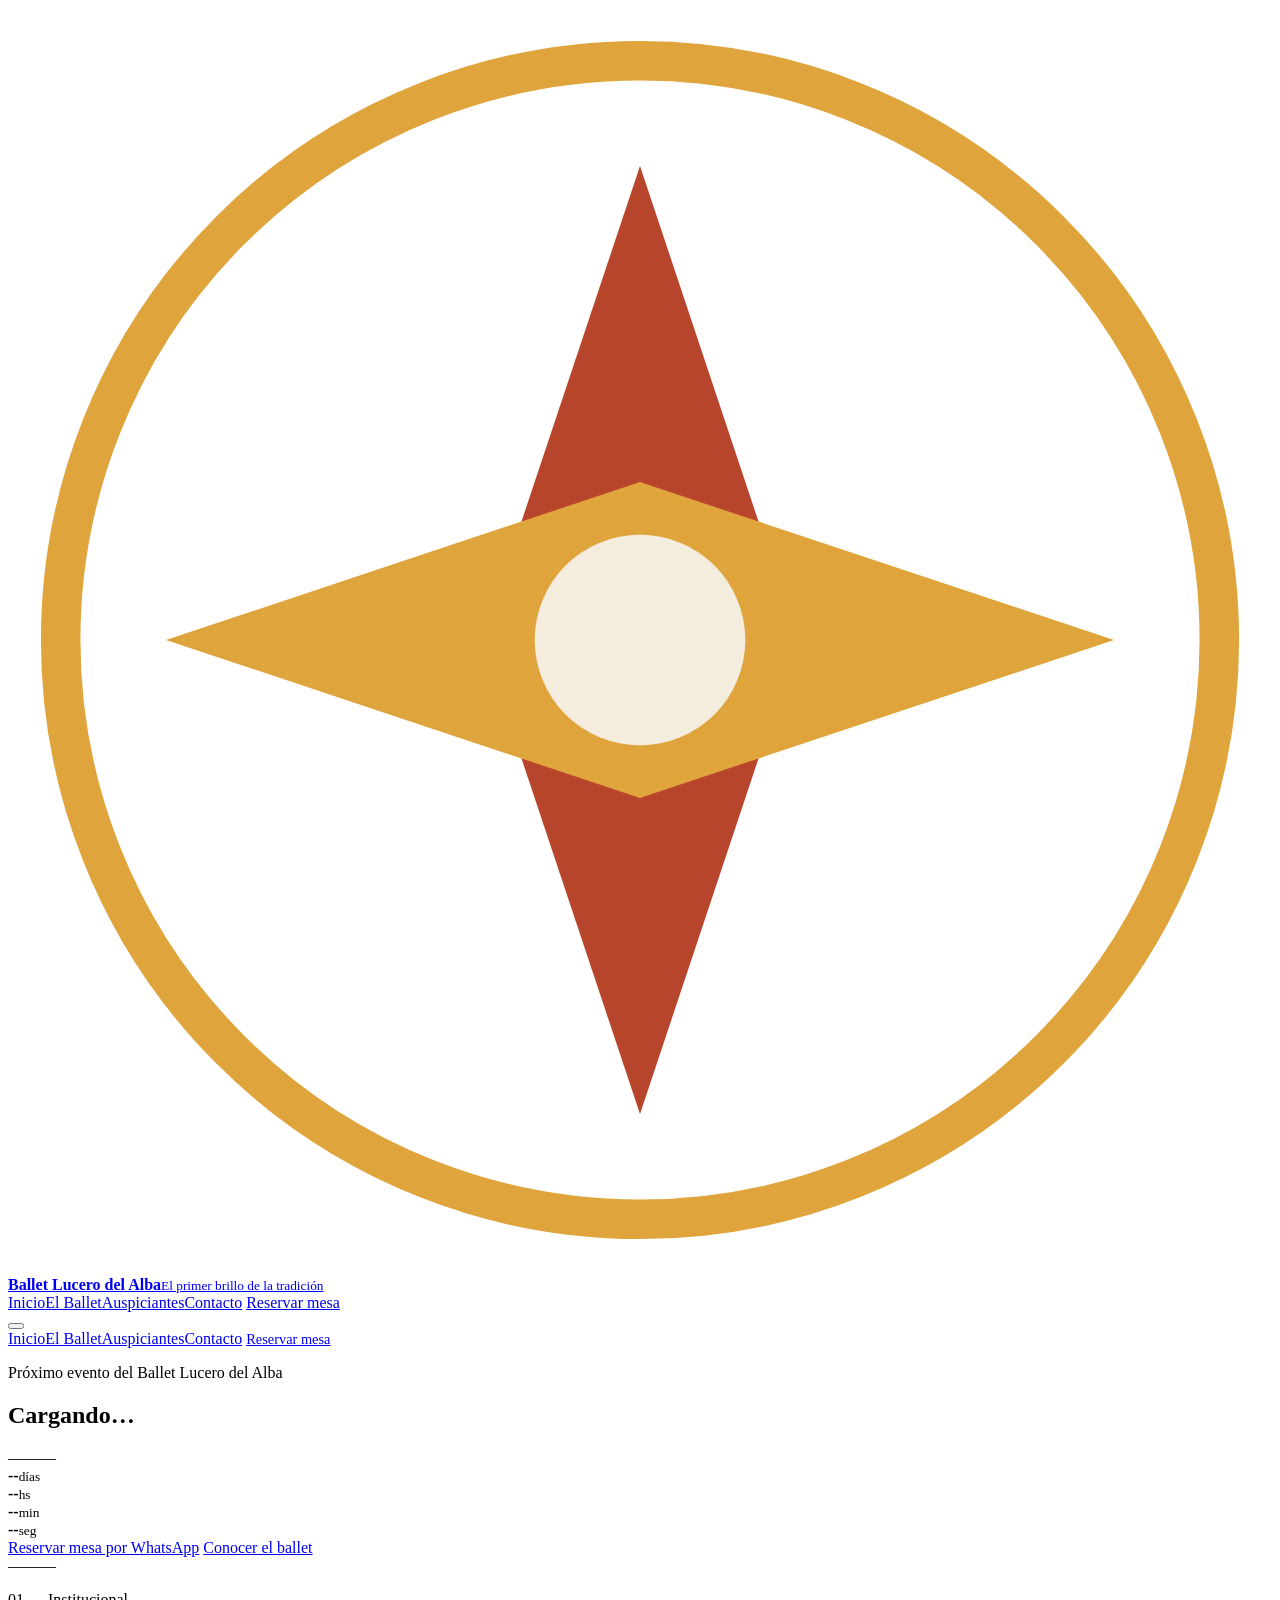
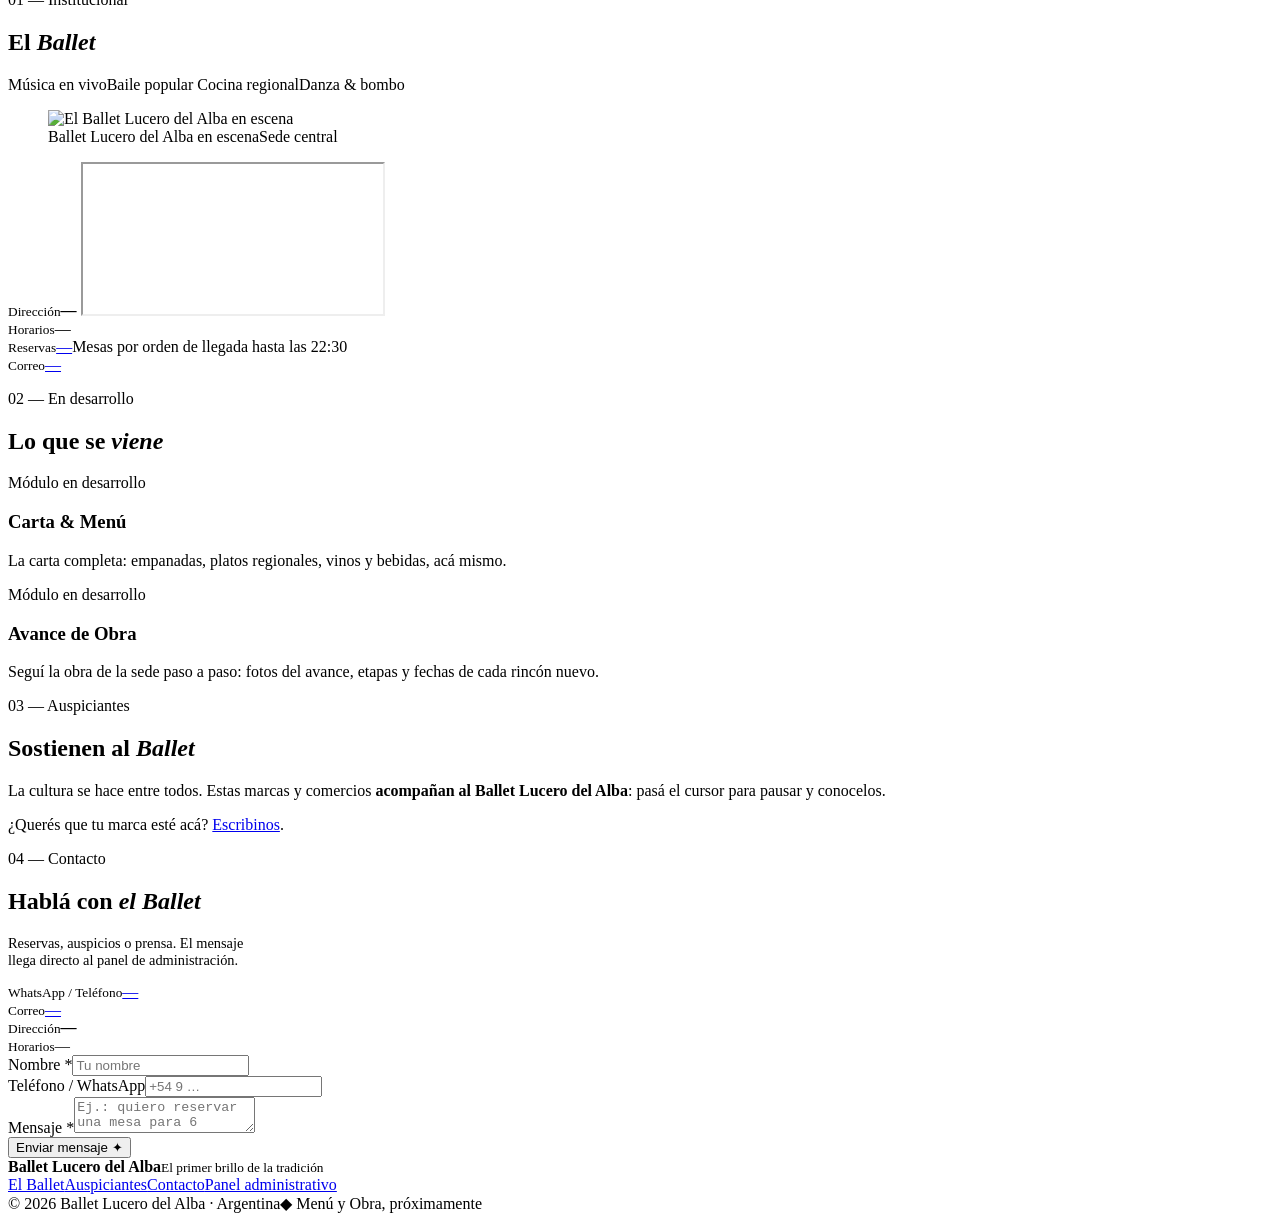
==== index.html @ 487cf35e "Ballet Lucero del Alba v1" ====
<!DOCTYPE html>
<html lang="es">
<head>
<meta charset="UTF-8">
<meta name="viewport" content="width=device-width, initial-scale=1.0">
<title>Ballet Lucero del Alba — El primer brillo de la tradición</title>
<meta name="description" content="Ballet Lucero del Alba. Próxima noche de peña, auspiciantes y contacto.">
<link rel="icon" href="data:image/svg+xml,%3Csvg xmlns='http://www.w3.org/2000/svg' viewBox='0 0 32 32'%3E%3Cpath d='M16 2 30 16 16 30 2 16Z' fill='%23e0a43c'/%3E%3C/svg%3E">
<link rel="preconnect" href="https://fonts.googleapis.com">
<link rel="preconnect" href="https://fonts.gstatic.com" crossorigin>
<link href="https://fonts.googleapis.com/css2?family=Fraunces:ital,opsz,wght@0,9..144,300..900;1,9..144,300..900&family=Karla:ital,wght@0,300..800&display=swap" rel="stylesheet">
<link rel="stylesheet" href="/assets/styles.css">
</head>
<body>

<header id="hdr">
  <div class="wrap hrow">
    <a class="logo" href="#inicio">
      <svg viewBox="0 0 48 48" fill="none" aria-hidden="true">
        <circle cx="24" cy="24" r="22" stroke="#e0a43c" stroke-width="1.5"/>
        <path d="M24 6 L30 24 L24 42 L18 24 Z" fill="#b6452c"/>
        <path d="M6 24 L24 18 L42 24 L24 30 Z" fill="#e0a43c"/>
        <circle cx="24" cy="24" r="4" fill="#f4ecdd"/>
      </svg>
      <span><b id="hdr-nombre">Ballet Lucero del Alba</b><small>El primer brillo de la tradición</small></span>
    </a>
    <nav class="main">
      <a href="#inicio">Inicio</a><a href="#ballet">El Ballet</a><a href="#auspiciantes">Auspiciantes</a><a href="#contacto">Contacto</a>
      <a href="#" id="hdr-wa" class="btn btn-gold btn-sm" target="_blank" rel="noopener">Reservar mesa</a>
    </nav>
    <button class="burger" id="burger" aria-label="Menú" aria-expanded="false"><span></span><span></span><span></span></button>
  </div>
</header>
<nav class="mnav" id="mnav" aria-label="Menú móvil">
  <a href="#inicio">Inicio</a><a href="#ballet">El Ballet</a><a href="#auspiciantes">Auspiciantes</a><a href="#contacto">Contacto</a>
  <a href="#" id="mnav-wa" class="btn btn-gold" style="font-family:var(--body);font-size:.9rem">Reservar mesa</a>
</nav>

<main>
  <section class="hero" id="inicio">
    <div class="wrap">
      <p class="kicker">Próximo evento del Ballet Lucero del Alba</p>
      <h1 id="ev-titulo">Cargando…</h1>
      <p class="ev-desc" id="ev-desc"></p>
      <div class="ev-linea"><span id="ev-fecha">—</span><span id="ev-hora">—</span><span id="ev-entrada">—</span></div>
      <div class="cd" role="timer" aria-label="Cuenta regresiva">
        <div><b id="cd-d">--</b><small>días</small></div>
        <div><b id="cd-h">--</b><small>hs</small></div>
        <div><b id="cd-m">--</b><small>min</small></div>
        <div><b id="cd-s">--</b><small>seg</small></div>
      </div>
      <div class="hero-ctas">
        <a href="#" id="hero-wa" class="btn btn-red" target="_blank" rel="noopener">Reservar mesa por WhatsApp</a>
        <a href="#ballet" class="btn btn-ghost">Conocer el ballet</a>
      </div>
    </div>
  </section>

  <div class="info-strip"><div class="wrap">
    <span id="is-dir">—</span><span id="is-hor">—</span><span id="is-tel">—</span>
  </div></div>
  <div class="guarda" aria-hidden="true"></div>

  <section id="ballet" class="light">
    <div class="wrap">
      <div class="sec-head"><div><p class="kicker">01 — Institucional</p><h2>El <em>Ballet</em></h2></div></div>
      <div class="pena-grid">
        <div>
          <p class="desc" id="bl-desc"></p>
          <div class="stamps">
            <span class="stamp">Música en vivo</span><span class="stamp">Baile popular</span>
            <span class="stamp">Cocina regional</span><span class="stamp">Danza &amp; bombo</span>
          </div>
          <figure class="pena-fig">
            <div class="kb"><img src="https://picsum.photos/seed/lucero-del-alba-escena/900/600" alt="El Ballet Lucero del Alba en escena"></div>
            <figcaption><span>Ballet Lucero del Alba en escena</span><span>Sede central</span></figcaption>
          </figure>
        </div>
        <div class="ficha">
          <div><small>Dirección</small><b id="bl-dir">—</b>
            <iframe title="Mapa de la sede" loading="lazy" src="https://maps.google.com/maps?q=Santiago%20del%20Estero%2C%20Argentina&z=14&output=embed"></iframe>
          </div>
          <div><small>Horarios</small><span id="bl-hor">—</span></div>
          <div><small>Reservas</small><a id="bl-tel" href="#">—</a><span>Mesas por orden de llegada hasta las 22:30</span></div>
          <div><small>Correo</small><a id="bl-mail" href="#">—</a></div>
        </div>
      </div>
    </div>
  </section>
  <div class="guarda" aria-hidden="true"></div>

  <section id="prox">
    <div class="wrap">
      <div class="sec-head"><div><p class="kicker">02 — En desarrollo</p><h2>Lo que se <em>viene</em></h2></div></div>
      <div class="prox-grid">
        <div class="prox-card"><span class="tag">Módulo en desarrollo</span><h3>Carta &amp; Menú</h3><p class="mut">La carta completa: empanadas, platos regionales, vinos y bebidas, acá mismo.</p></div>
        <div class="prox-card"><span class="tag">Módulo en desarrollo</span><h3>Avance de Obra</h3><p class="mut">Seguí la obra de la sede paso a paso: fotos del avance, etapas y fechas de cada rincón nuevo.</p></div>
      </div>
    </div>
  </section>

  <section id="auspiciantes" class="light">
    <div class="wrap">
      <div class="sec-head"><div><p class="kicker">03 — Auspiciantes</p><h2>Sostienen al <em>Ballet</em></h2></div></div>
      <p class="aus-note">La cultura se hace entre todos. Estas marcas y comercios <b>acompañan al Ballet Lucero del Alba</b>: pasá el cursor para pausar y conocelos.</p>
    </div>
    <div class="sp-wrap"><div class="sp-track" id="sp-track"></div></div>
    <div class="wrap"><p class="aus-cta">¿Querés que tu marca esté acá? <a href="#contacto">Escribinos</a>.</p></div>
  </section>
  <div class="guarda" aria-hidden="true"></div>

  <section id="contacto">
    <div class="wrap">
      <div class="sec-head">
        <div><p class="kicker">04 — Contacto</p><h2>Hablá con <em>el Ballet</em></h2></div>
        <p class="mut" style="max-width:34ch;font-size:.9rem">Reservas, auspicios o prensa. El mensaje llega directo al panel de administración.</p>
      </div>
      <div class="c-grid">
        <div>
          <div class="info-block"><small>WhatsApp / Teléfono</small><a id="ct-tel" href="#">—</a></div>
          <div class="info-block"><small>Correo</small><a id="ct-mail" href="#">—</a></div>
          <div class="info-block"><small>Dirección</small><b id="ct-dir">—</b></div>
          <div class="info-block"><small>Horarios</small><span id="ct-hor" style="font-size:.95rem">—</span></div>
          <div class="socials" id="ct-soc"></div>
        </div>
        <form class="form" id="form">
          <div class="frow">
            <div class="field"><label for="f-nom">Nombre *</label><input id="f-nom" required placeholder="Tu nombre"></div>
            <div class="field"><label for="f-tel">Teléfono / WhatsApp</label><input id="f-tel" placeholder="+54 9 …"></div>
          </div>
          <div class="field"><label for="f-msg">Mensaje *</label><textarea id="f-msg" required placeholder="Ej.: quiero reservar una mesa para 6 personas…"></textarea></div>
          <div><button type="submit" class="btn btn-gold">Enviar mensaje ✦</button></div>
        </form>
      </div>
    </div>
  </section>
</main>

<footer id="ftr">
  <div class="wrap">
    <div class="fcols">
      <span class="logo"><span><b id="ftr-nombre">Ballet Lucero del Alba</b><small>El primer brillo de la tradición</small></span></span>
      <div class="fnav"><a href="#ballet">El Ballet</a><a href="#auspiciantes">Auspiciantes</a><a href="#contacto">Contacto</a><a href="/admin.html">Panel administrativo</a></div>
    </div>
    <div class="fbot"><span>© 2026 Ballet Lucero del Alba · Argentina</span><span>◆ Menú y Obra, próximamente</span></div>
  </div>
</footer>

<div id="toast" role="status" aria-live="polite"></div>
<script src="/assets/config.js"></script>
<script src="https://cdn.jsdelivr.net/npm/@supabase/supabase-js@2"></script>
<script src="/assets/public.js"></script>
</body>
</html>
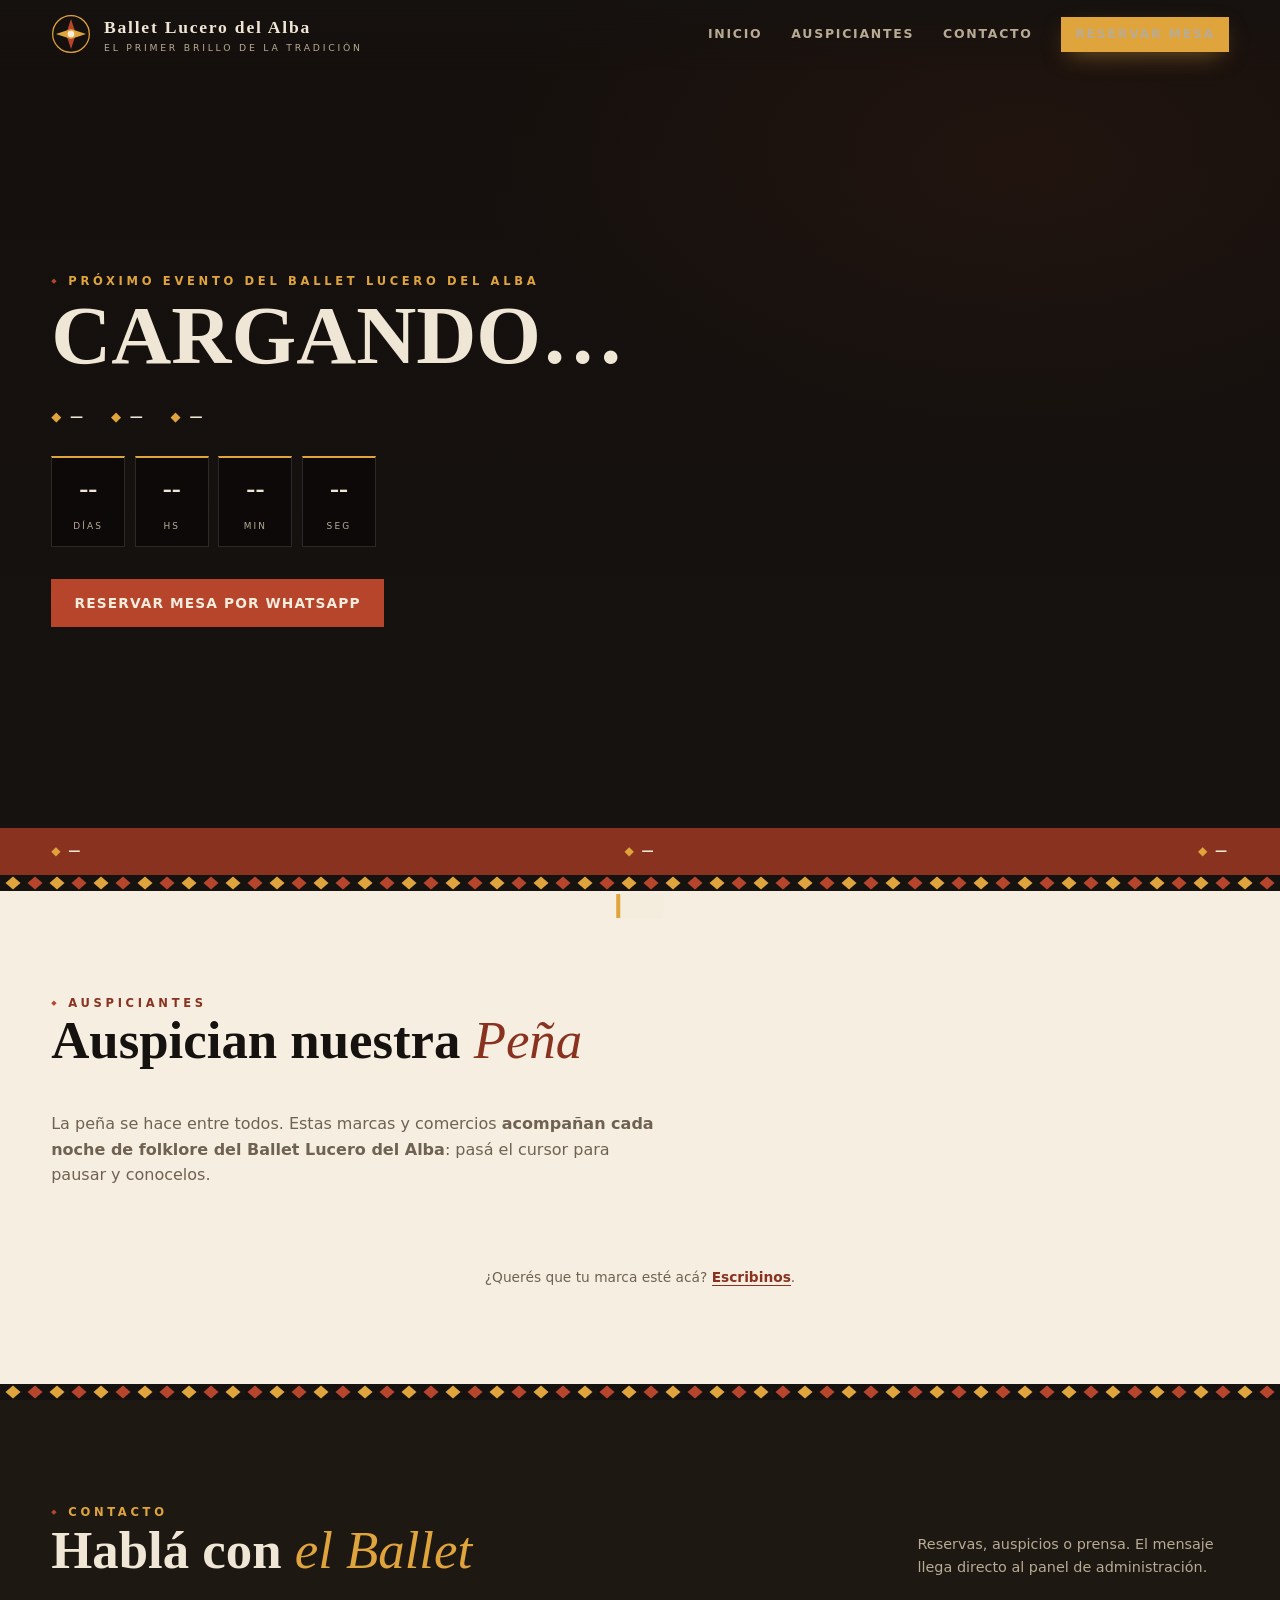
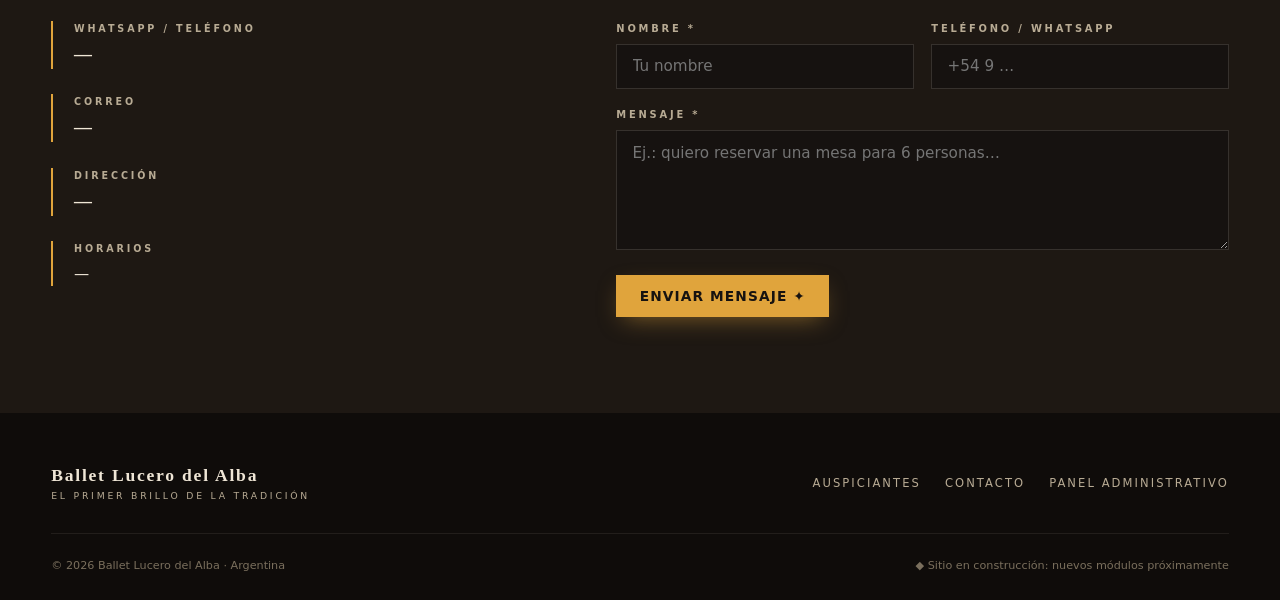
==== commit 1e155b1e: "ocultar ballet y proximo, renombrar auspiciantes" ====
--- a/index.html
+++ b/index.html
@@ -25,14 +25,14 @@
       <span><b id="hdr-nombre">Ballet Lucero del Alba</b><small>El primer brillo de la tradición</small></span>
     </a>
     <nav class="main">
-      <a href="#inicio">Inicio</a><a href="#ballet">El Ballet</a><a href="#auspiciantes">Auspiciantes</a><a href="#contacto">Contacto</a>
+      <a href="#inicio">Inicio</a><a href="#auspiciantes">Auspiciantes</a><a href="#contacto">Contacto</a>
       <a href="#" id="hdr-wa" class="btn btn-gold btn-sm" target="_blank" rel="noopener">Reservar mesa</a>
     </nav>
     <button class="burger" id="burger" aria-label="Menú" aria-expanded="false"><span></span><span></span><span></span></button>
   </div>
 </header>
 <nav class="mnav" id="mnav" aria-label="Menú móvil">
-  <a href="#inicio">Inicio</a><a href="#ballet">El Ballet</a><a href="#auspiciantes">Auspiciantes</a><a href="#contacto">Contacto</a>
+  <a href="#inicio">Inicio</a><a href="#auspiciantes">Auspiciantes</a><a href="#contacto">Contacto</a>
   <a href="#" id="mnav-wa" class="btn btn-gold" style="font-family:var(--body);font-size:.9rem">Reservar mesa</a>
 </nav>
 
@@ -51,7 +51,6 @@
       </div>
       <div class="hero-ctas">
         <a href="#" id="hero-wa" class="btn btn-red" target="_blank" rel="noopener">Reservar mesa por WhatsApp</a>
-        <a href="#ballet" class="btn btn-ghost">Conocer el ballet</a>
       </div>
     </div>
   </section>
@@ -61,9 +60,10 @@
   </div></div>
   <div class="guarda" aria-hidden="true"></div>
 
-  <section id="ballet" class="light">
+  <!-- ══ MÓDULO 1 · EL BALLET (oculto por ahora: para mostrarlo, sacá la palabra hidden) ══ -->
+  <section id="ballet" class="light" hidden>
     <div class="wrap">
-      <div class="sec-head"><div><p class="kicker">01 — Institucional</p><h2>El <em>Ballet</em></h2></div></div>
+      <div class="sec-head"><div><p class="kicker">Institucional</p><h2>El <em>Ballet</em></h2></div></div>
       <div class="pena-grid">
         <div>
           <p class="desc" id="bl-desc"></p>
@@ -87,11 +87,12 @@
       </div>
     </div>
   </section>
-  <div class="guarda" aria-hidden="true"></div>
+  <div class="guarda" aria-hidden="true" hidden></div>
 
-  <section id="prox">
+  <!-- ══ MÓDULO 2 · LO QUE SE VIENE (oculto por ahora: para mostrarlo, sacá la palabra hidden) ══ -->
+  <section id="prox" hidden>
     <div class="wrap">
-      <div class="sec-head"><div><p class="kicker">02 — En desarrollo</p><h2>Lo que se <em>viene</em></h2></div></div>
+      <div class="sec-head"><div><p class="kicker">En desarrollo</p><h2>Lo que se <em>viene</em></h2></div></div>
       <div class="prox-grid">
         <div class="prox-card"><span class="tag">Módulo en desarrollo</span><h3>Carta &amp; Menú</h3><p class="mut">La carta completa: empanadas, platos regionales, vinos y bebidas, acá mismo.</p></div>
         <div class="prox-card"><span class="tag">Módulo en desarrollo</span><h3>Avance de Obra</h3><p class="mut">Seguí la obra de la sede paso a paso: fotos del avance, etapas y fechas de cada rincón nuevo.</p></div>
@@ -99,20 +100,22 @@
     </div>
   </section>
 
+  <!-- ══ MÓDULO 3 · AUSPICIANTES ══ -->
   <section id="auspiciantes" class="light">
     <div class="wrap">
-      <div class="sec-head"><div><p class="kicker">03 — Auspiciantes</p><h2>Sostienen al <em>Ballet</em></h2></div></div>
-      <p class="aus-note">La cultura se hace entre todos. Estas marcas y comercios <b>acompañan al Ballet Lucero del Alba</b>: pasá el cursor para pausar y conocelos.</p>
+      <div class="sec-head"><div><p class="kicker">Auspiciantes</p><h2>Auspician nuestra <em>Peña</em></h2></div></div>
+      <p class="aus-note">La peña se hace entre todos. Estas marcas y comercios <b>acompañan cada noche de folklore del Ballet Lucero del Alba</b>: pasá el cursor para pausar y conocelos.</p>
     </div>
     <div class="sp-wrap"><div class="sp-track" id="sp-track"></div></div>
     <div class="wrap"><p class="aus-cta">¿Querés que tu marca esté acá? <a href="#contacto">Escribinos</a>.</p></div>
   </section>
   <div class="guarda" aria-hidden="true"></div>
 
+  <!-- ══ MÓDULO 4 · CONTACTO ══ -->
   <section id="contacto">
     <div class="wrap">
       <div class="sec-head">
-        <div><p class="kicker">04 — Contacto</p><h2>Hablá con <em>el Ballet</em></h2></div>
+        <div><p class="kicker">Contacto</p><h2>Hablá con <em>el Ballet</em></h2></div>
         <p class="mut" style="max-width:34ch;font-size:.9rem">Reservas, auspicios o prensa. El mensaje llega directo al panel de administración.</p>
       </div>
       <div class="c-grid">
@@ -140,9 +143,9 @@
   <div class="wrap">
     <div class="fcols">
       <span class="logo"><span><b id="ftr-nombre">Ballet Lucero del Alba</b><small>El primer brillo de la tradición</small></span></span>
-      <div class="fnav"><a href="#ballet">El Ballet</a><a href="#auspiciantes">Auspiciantes</a><a href="#contacto">Contacto</a><a href="/admin.html">Panel administrativo</a></div>
+      <div class="fnav"><a href="#auspiciantes">Auspiciantes</a><a href="#contacto">Contacto</a><a href="/admin.html">Panel administrativo</a></div>
     </div>
-    <div class="fbot"><span>© 2026 Ballet Lucero del Alba · Argentina</span><span>◆ Menú y Obra, próximamente</span></div>
+    <div class="fbot"><span>© 2026 Ballet Lucero del Alba · Argentina</span><span>◆ Sitio en construcción: nuevos módulos próximamente</span></div>
   </div>
 </footer>
 
--- a/assets/styles.css
+++ b/assets/styles.css
@@ -0,0 +1,164 @@
+:root{--ink:#161210;--ink2:#1e1813;--cream:#f4ecdd;--cream2:#ece0c9;--paper:#f6efe1;--card:#fff8ec;--gold:#e0a43c;--gold2:#c9852b;--red:#b6452c;--red2:#8a3220;--txt:#efe6d6;--mut:#b8ab94;--mutd:#6f6252;--line:rgba(244,236,221,.14);--lined:rgba(22,18,16,.16);--disp:"Fraunces",Georgia,serif;--body:"Karla",system-ui,sans-serif}
+*{margin:0;padding:0;box-sizing:border-box}
+html{scroll-behavior:smooth}
+body{font-family:var(--body);background:var(--ink);color:var(--txt);line-height:1.6;overflow-x:hidden}
+section{scroll-margin-top:90px;position:relative}
+img{display:block;max-width:100%} a{color:inherit;text-decoration:none}
+::selection{background:var(--gold);color:var(--ink)}
+h1,h2,h3,h4{font-family:var(--disp);line-height:1.08}
+.wrap{width:min(1200px,92%);margin-inline:auto}
+[hidden]{display:none!important}
+.kicker{font-size:.72rem;letter-spacing:.32em;text-transform:uppercase;font-weight:700;color:var(--gold);display:inline-flex;align-items:center;gap:.7em}
+.kicker::before{content:"◆";font-size:.6em;color:var(--red)}
+.light{background:var(--paper);color:var(--ink)} .light .kicker{color:var(--red2)}
+.mut{color:var(--mut)} .light .mut{color:var(--mutd)}
+.guarda{height:16px;background:url("data:image/svg+xml,%3Csvg xmlns='http://www.w3.org/2000/svg' width='44' height='16' viewBox='0 0 44 16'%3E%3Cpath d='M11 1.5 18.5 8 11 14.5 3.5 8Z' fill='%23e0a43c'/%3E%3Cpath d='M33 1.5 40.5 8 33 14.5 25.5 8Z' fill='%23b6452c'/%3E%3C/svg%3E") repeat-x center}
+.sec-head{display:flex;align-items:flex-end;justify-content:space-between;gap:2rem;margin-bottom:2.6rem;flex-wrap:wrap}
+.sec-head h2{font-size:clamp(2rem,4.5vw,3.3rem);font-weight:600}
+.sec-head h2 em{font-style:italic;color:var(--gold);font-weight:500}
+.light .sec-head h2 em{color:var(--red2)}
+.btn{display:inline-flex;align-items:center;gap:.6em;padding:.95em 1.7em;font-family:var(--body);font-weight:800;font-size:.86rem;letter-spacing:.08em;text-transform:uppercase;border:none;cursor:pointer;transition:transform .3s,box-shadow .3s,background .3s}
+.btn-gold{background:var(--gold);color:var(--ink);box-shadow:0 8px 24px -8px rgba(224,164,60,.55)} .btn-gold:hover{background:#f0b552;transform:translateY(-3px)}
+.btn-red{background:var(--red);color:var(--cream)} .btn-red:hover{background:#cb5236;transform:translateY(-3px)}
+.btn-ghost{background:transparent;color:var(--cream);border:1px solid var(--line)} .btn-ghost:hover{border-color:var(--gold);color:var(--gold);transform:translateY(-3px)}
+.btn-ghostd{background:transparent;color:var(--ink);border:1.5px solid var(--ink)} .btn-ghostd:hover{background:var(--ink);color:var(--cream)}
+.btn-sm{padding:.6em 1.1em;font-size:.74rem}
+button:focus-visible,a:focus-visible,input:focus-visible,textarea:focus-visible{outline:2px solid var(--gold);outline-offset:2px}
+header{position:fixed;top:0;left:0;right:0;z-index:150;padding:.8rem 0;transition:background .4s;background:linear-gradient(rgba(22,18,16,.9),transparent)}
+header.scrolled{background:rgba(22,18,16,.94);backdrop-filter:blur(10px);box-shadow:0 1px 0 var(--line)}
+.hrow{display:flex;align-items:center;justify-content:space-between;gap:1.5rem}
+.logo{display:flex;align-items:center;gap:.8rem} .logo svg{width:40px;height:40px;flex:none}
+.logo b{font-family:var(--disp);font-weight:700;font-size:1.1rem;letter-spacing:.1em}
+.logo small{display:block;font-size:.58rem;letter-spacing:.3em;text-transform:uppercase;color:var(--mut)}
+nav.main{display:flex;gap:1.8rem;align-items:center}
+nav.main a{font-size:.78rem;font-weight:700;letter-spacing:.14em;text-transform:uppercase;color:var(--mut);position:relative;transition:color .3s}
+nav.main a::after{content:"";position:absolute;left:0;bottom:-2px;width:100%;height:2px;background:var(--gold);transform:scaleX(0);transform-origin:left;transition:transform .35s}
+nav.main a:hover{color:var(--cream)} nav.main a:hover::after{transform:scaleX(1)}
+.burger{display:none;background:none;border:none;cursor:pointer;width:44px;height:44px;z-index:170}
+.burger span{display:block;width:26px;height:2px;background:var(--cream);margin:6px auto;transition:.35s}
+.burger.x span:nth-child(1){transform:translateY(8px) rotate(45deg)} .burger.x span:nth-child(2){opacity:0} .burger.x span:nth-child(3){transform:translateY(-8px) rotate(-45deg)}
+.mnav{position:fixed;inset:0;background:var(--ink2);z-index:160;display:flex;flex-direction:column;justify-content:center;align-items:center;gap:1.6rem;transform:translateX(100%);transition:transform .45s cubic-bezier(.7,0,.3,1)}
+.mnav.open{transform:none} .mnav a{font-family:var(--disp);font-size:2rem;color:var(--cream)}
+.hero{min-height:92vh;display:flex;align-items:center;padding:8rem 0 4rem;background:linear-gradient(rgba(20,15,11,.82),rgba(22,18,16,.95)),radial-gradient(900px 500px at 80% 20%,rgba(182,69,44,.5),transparent 60%),url('https://picsum.photos/seed/noche-pena-folklore/1600/900') center/cover}
+.hero h1{font-size:clamp(2.6rem,7vw,5.2rem);font-weight:900;text-transform:uppercase;max-width:20ch}
+.hero .ev-desc{max-width:56ch;color:var(--mut);margin:1.3rem 0 1.6rem;font-size:1.05rem}
+.ev-linea{display:flex;flex-wrap:wrap;gap:.6rem 1.6rem;font-size:.82rem;letter-spacing:.16em;text-transform:uppercase;font-weight:700;margin-bottom:1.8rem}
+.ev-linea span::before{content:"◆ ";color:var(--gold)}
+.cd{display:flex;gap:.6rem;margin-bottom:2rem}
+.cd div{background:rgba(0,0,0,.45);border:1px solid var(--line);border-top:2px solid var(--gold);padding:.6rem .2rem;text-align:center;min-width:74px}
+.cd b{font-family:var(--disp);font-size:1.7rem;display:block;font-variant-numeric:tabular-nums}
+.cd small{font-size:.56rem;letter-spacing:.24em;text-transform:uppercase;color:var(--mut)}
+.hero-ctas{display:flex;gap:1rem;flex-wrap:wrap}
+.info-strip{background:var(--red2)} .info-strip .wrap{display:flex;justify-content:space-between;gap:1rem;flex-wrap:wrap;padding:.85rem 0}
+.info-strip span{font-size:.76rem;letter-spacing:.14em;text-transform:uppercase;font-weight:700} .info-strip span::before{content:"◆ ";color:var(--gold)}
+#pena,#ballet{padding:6rem 0}
+.pena-grid{display:grid;grid-template-columns:1.1fr .9fr;gap:4.5rem;align-items:start}
+.pena-grid p.desc{font-size:1.06rem;max-width:58ch;margin-bottom:1.8rem}
+.stamps{margin:0 0 2rem}
+.stamp{display:inline-block;border:1.5px solid var(--ink);padding:.5em 1.1em;font-size:.7rem;font-weight:800;letter-spacing:.18em;text-transform:uppercase;transform:rotate(-2deg);margin:.3rem .5rem .3rem 0;background:var(--card);transition:.3s}
+.stamp:nth-child(even){transform:rotate(1.6deg)} .stamp:hover{background:var(--gold);transform:rotate(0)}
+.pena-fig{border:1px solid var(--lined);padding:10px;background:var(--cream2)}
+.pena-fig .kb{overflow:hidden;aspect-ratio:3/2}
+.pena-fig img{width:100%;height:100%;object-fit:cover;animation:kb 24s ease-in-out infinite alternate}
+@keyframes kb{from{transform:scale(1)}to{transform:scale(1.12) translate(-2%,2%)}}
+.pena-fig figcaption{font-size:.7rem;letter-spacing:.15em;text-transform:uppercase;color:var(--mutd);padding:.7rem .2rem .2rem;display:flex;justify-content:space-between}
+.ficha{display:grid;gap:1px;background:var(--lined);border:1px solid var(--lined)}
+.ficha>div{background:var(--card);padding:1.3rem 1.4rem}
+.ficha small{display:block;font-size:.6rem;letter-spacing:.28em;text-transform:uppercase;color:var(--gold2);margin-bottom:.3rem;font-weight:800}
+.ficha b,.ficha a{font-family:var(--disp);font-size:1.05rem;font-weight:600} .ficha a:hover{color:var(--red2)}
+.ficha span{font-size:.9rem;color:var(--mutd);display:block}
+.ficha iframe{width:100%;height:190px;border:0;margin-top:.6rem;filter:saturate(.7)}
+#prox{padding:4.5rem 0}
+.prox-grid{display:grid;grid-template-columns:1fr 1fr;gap:1.4rem}
+.prox-card{border:1.5px dashed rgba(244,236,221,.25);padding:2.2rem;position:relative;transition:.3s}
+.prox-card:hover{border-color:var(--gold);transform:translateY(-4px)}
+.prox-card .tag{position:absolute;top:1.2rem;right:1.2rem;font-size:.56rem;letter-spacing:.24em;text-transform:uppercase;font-weight:800;color:var(--gold);border:1px solid rgba(224,164,60,.4);padding:.4em .9em}
+.prox-card h3{font-size:1.7rem;margin-bottom:.5rem} .prox-card p{color:var(--mut);font-size:.92rem;max-width:44ch}
+#auspiciantes{padding:6rem 0;overflow:hidden}
+.aus-note{max-width:60ch;color:var(--mutd);margin-bottom:2.5rem}
+.sp-wrap{overflow:hidden;mask-image:linear-gradient(90deg,transparent,#000 6%,#000 94%,transparent);-webkit-mask-image:linear-gradient(90deg,transparent,#000 6%,#000 94%,transparent)}
+.sp-track{display:flex;width:max-content;animation:mq var(--dur,50s) linear infinite}
+.sp-wrap:hover .sp-track{animation-play-state:paused}
+@keyframes mq{to{transform:translateX(-50%)}}
+.sp-group{display:flex;gap:1.1rem;padding-right:1.1rem}
+.sp{flex:none;width:215px;background:var(--card);border:1px solid var(--lined);display:flex;flex-direction:column;align-items:center;padding:1.2rem 1rem;transition:.35s}
+.sp:hover{transform:translateY(-6px);box-shadow:0 18px 36px -16px rgba(22,18,16,.4);border-color:var(--gold2)}
+.sp-img{width:100%;height:110px;display:grid;place-items:center;background:#fffdf6;border:1px solid var(--lined);padding:.8rem;margin-bottom:.9rem}
+.sp-img img{max-width:100%;max-height:100%;object-fit:contain}
+.mono{display:grid;place-items:center;color:var(--cream);font-family:var(--disp);font-weight:700;transform:rotate(45deg)} .mono b{transform:rotate(-45deg)}
+.sp-img .mono{width:64px;height:64px;font-size:1.3rem}
+.sp>b{font-family:var(--disp);font-size:.98rem;text-align:center;line-height:1.25}
+.aus-cta{text-align:center;margin-top:2.4rem;font-size:.86rem;color:var(--mutd)} .aus-cta a{color:var(--red2);font-weight:800;border-bottom:1px solid currentColor}
+#contacto{padding:6rem 0;background:var(--ink2)}
+.c-grid{display:grid;grid-template-columns:.9fr 1.1fr;gap:4rem;align-items:start}
+.info-block{border-left:2px solid var(--gold);padding-left:1.3rem;margin-bottom:1.6rem}
+.info-block small{display:block;font-size:.6rem;letter-spacing:.3em;text-transform:uppercase;color:var(--mut);margin-bottom:.25rem;font-weight:800}
+.info-block a,.info-block b{font-family:var(--disp);font-size:1.12rem;font-weight:600} .info-block a:hover{color:var(--gold)}
+.socials{display:flex;gap:.8rem;margin-top:1.6rem}
+.socials a{width:44px;height:44px;border:1px solid var(--line);display:grid;place-items:center;transition:.3s}
+.socials svg{width:19px;height:19px;color:var(--mut)} .socials a:hover{background:var(--gold);border-color:var(--gold);transform:translateY(-4px)} .socials a:hover svg{color:var(--ink)}
+.form{display:grid;gap:1.1rem} .frow{display:grid;grid-template-columns:1fr 1fr;gap:1.1rem}
+.field label{display:block;font-size:.62rem;font-weight:800;letter-spacing:.28em;text-transform:uppercase;color:var(--mut);margin-bottom:.45rem}
+.field input,.field textarea{width:100%;background:var(--ink);border:1px solid var(--line);color:var(--txt);font-family:var(--body);font-size:.95rem;padding:.85em 1em;transition:border-color .3s}
+.field input:focus,.field textarea:focus{border-color:var(--gold);outline:none}
+.field textarea{resize:vertical;min-height:120px}
+footer{background:#0f0c0a;padding:3rem 0 1.6rem}
+.fcols{display:flex;justify-content:space-between;gap:2rem;flex-wrap:wrap;align-items:center}
+.fcols .fnav{display:flex;gap:1.5rem;flex-wrap:wrap}
+.fcols a{font-size:.72rem;letter-spacing:.18em;text-transform:uppercase;color:var(--mut)} .fcols a:hover{color:var(--gold)}
+.fbot{margin-top:1.8rem;padding-top:1.4rem;border-top:1px solid rgba(244,236,221,.08);display:flex;justify-content:space-between;gap:1rem;flex-wrap:wrap;font-size:.7rem;color:#7a6f5d}
+#vista-admin{min-height:100vh;padding-bottom:4rem}
+.login{min-height:100vh;display:grid;place-items:center;padding:2rem}
+.login-card{width:min(400px,100%);border:1px solid var(--line);background:var(--ink2);padding:2.5rem;position:relative}
+.login-card::before{content:"◆";position:absolute;top:-.65em;left:50%;transform:translateX(-50%);color:var(--gold);background:var(--ink);padding:0 .6em}
+.login-card h2{font-size:1.6rem;margin-bottom:.4rem;text-align:center}
+.login-card .hint{font-size:.78rem;color:var(--mut);text-align:center;margin-bottom:1.4rem}
+.lg-err{color:#e5735a;font-size:.8rem;min-height:1.2em;margin-top:.6rem}
+.login-back{display:block;text-align:center;margin-top:1.2rem;font-size:.75rem;letter-spacing:.16em;text-transform:uppercase;color:var(--mut)} .login-back:hover{color:var(--gold)}
+.abar{display:flex;justify-content:space-between;align-items:center;gap:1rem;padding:1.1rem 0;border-bottom:1px solid var(--line);flex-wrap:wrap}
+.abar>b{font-family:var(--disp);font-size:1.1rem} .abar>b::before{content:"◆ ";color:var(--gold)}
+.abar .acts{display:flex;gap:.7rem}
+.atabs{display:flex;gap:.5rem;padding:1.4rem 0 2rem;flex-wrap:wrap}
+.atab{background:none;border:1px solid var(--line);color:var(--mut);padding:.6em 1.3em;font-family:var(--body);font-size:.76rem;font-weight:800;letter-spacing:.14em;text-transform:uppercase;cursor:pointer;transition:.3s;position:relative}
+.atab:hover{color:var(--cream)} .atab.on{background:var(--gold);border-color:var(--gold);color:var(--ink)}
+.atab .badge{position:absolute;top:-7px;right:-7px;background:var(--red);color:var(--cream);font-size:.6rem;min-width:18px;height:18px;border-radius:9px;display:grid;place-items:center;padding:0 4px}
+.apanel{display:none;animation:fadein .35s ease} .apanel.on{display:block}
+@keyframes fadein{from{opacity:0;transform:translateY(10px)}to{opacity:1;transform:none}}
+.apanel h3{font-size:1.6rem;margin-bottom:.3rem}
+.apanel .sub{color:var(--mut);font-size:.88rem;margin-bottom:1.8rem;max-width:70ch}
+.acard{border:1px solid var(--line);background:var(--ink2);padding:1.8rem;margin-bottom:1.6rem}
+.acard h4{font-size:.7rem;letter-spacing:.28em;text-transform:uppercase;color:var(--gold);margin-bottom:1.2rem;font-family:var(--body);font-weight:800}
+.aform{display:grid;grid-template-columns:1fr 1fr;gap:1rem} .aform .full{grid-column:1/-1}
+.aform label{display:block;font-size:.6rem;font-weight:800;letter-spacing:.26em;text-transform:uppercase;color:var(--mut);margin-bottom:.4rem}
+.aform input,.aform textarea{width:100%;background:var(--ink);border:1px solid var(--line);color:var(--txt);font-family:var(--body);font-size:.93rem;padding:.8em 1em}
+.aform input:focus,.aform textarea:focus{border-color:var(--gold);outline:none}
+.aform textarea{resize:vertical;min-height:90px}
+.aprev{display:flex;align-items:center;gap:1rem}
+.aprev img{height:56px;width:90px;object-fit:contain;background:#fffdf6;border:1px solid var(--line);padding:4px}
+.aprev .mono{width:56px;height:56px;font-size:1.1rem}
+.arow{display:flex;align-items:center;gap:1rem;border:1px solid var(--line);background:var(--ink2);padding:.8rem 1rem;margin-bottom:.7rem;flex-wrap:wrap;transition:border-color .3s}
+.arow:hover{border-color:rgba(224,164,60,.5)}
+.arow .thumb{width:70px;height:46px;flex:none;object-fit:contain;background:#fffdf6;padding:3px;border:1px solid var(--line)}
+.arow .mono{width:40px;height:40px;font-size:.95rem;flex:none}
+.arow .info{flex:1;min-width:150px} .arow .info b{font-family:var(--disp);display:block} .arow .info span{font-size:.74rem;color:var(--mut);word-break:break-all}
+.arow .ord,.arow .acts{display:flex;gap:.35rem}
+.ibtn{width:34px;height:34px;background:none;border:1px solid var(--line);color:var(--mut);cursor:pointer;font-size:.85rem;transition:.25s;display:grid;place-items:center}
+.ibtn:hover{background:var(--gold);border-color:var(--gold);color:var(--ink)}
+.ibtn.del:hover{background:var(--red);border-color:var(--red);color:var(--cream)}
+.ibtn:disabled{opacity:.25;pointer-events:none}
+.empty{border:1.5px dashed var(--line);padding:2rem;text-align:center;color:var(--mut);font-size:.9rem}
+.msg{border:1px solid var(--line);background:var(--ink2);padding:1.2rem 1.4rem;margin-bottom:.8rem}
+.msg.nuevo{border-left:3px solid var(--gold)}
+.msg .head{display:flex;justify-content:space-between;gap:1rem;flex-wrap:wrap;margin-bottom:.4rem}
+.msg .head b{font-family:var(--disp)} .msg .head small{color:var(--mut);font-size:.74rem}
+.msg p{font-size:.92rem} .msg .tel{font-size:.8rem;color:var(--gold)}
+.msg .acts{margin-top:.8rem;display:flex;gap:.5rem}
+.modal{position:fixed;inset:0;background:rgba(10,8,6,.8);z-index:400;display:none;place-items:center;padding:1.5rem}
+.modal.open{display:grid}
+.modal-box{background:var(--ink2);border:1px solid var(--line);padding:2rem;max-width:400px;width:100%;text-align:center}
+.modal-box p{margin-bottom:1.4rem} .modal-box .acts{display:flex;gap:.7rem;justify-content:center}
+#toast{position:fixed;bottom:1.6rem;left:50%;transform:translate(-50%,180%);background:var(--cream);color:var(--ink);font-weight:700;font-size:.85rem;padding:.9em 1.6em;z-index:500;transition:transform .45s cubic-bezier(.2,.9,.3,1.2);box-shadow:0 16px 40px -12px rgba(0,0,0,.5);border-left:4px solid var(--gold);max-width:90vw;text-align:center}
+#toast.show{transform:translate(-50%,0)}
+@media(max-width:900px){nav.main{display:none}.burger{display:block}.pena-grid,.c-grid,.prox-grid{grid-template-columns:1fr}.cd div{min-width:60px}.cd b{font-size:1.3rem}}
+@media(max-width:620px){.aform,.frow{grid-template-columns:1fr}.ev-linea{flex-direction:column;gap:.4rem}.hero{padding-top:6.5rem}}
+@media(prefers-reduced-motion:reduce){html{scroll-behavior:auto}*,*::before,*::after{animation:none!important;transition-duration:.01ms!important}.sp-track{width:auto;flex-wrap:wrap;justify-content:center}.sp-wrap{mask-image:none;-webkit-mask-image:none}}
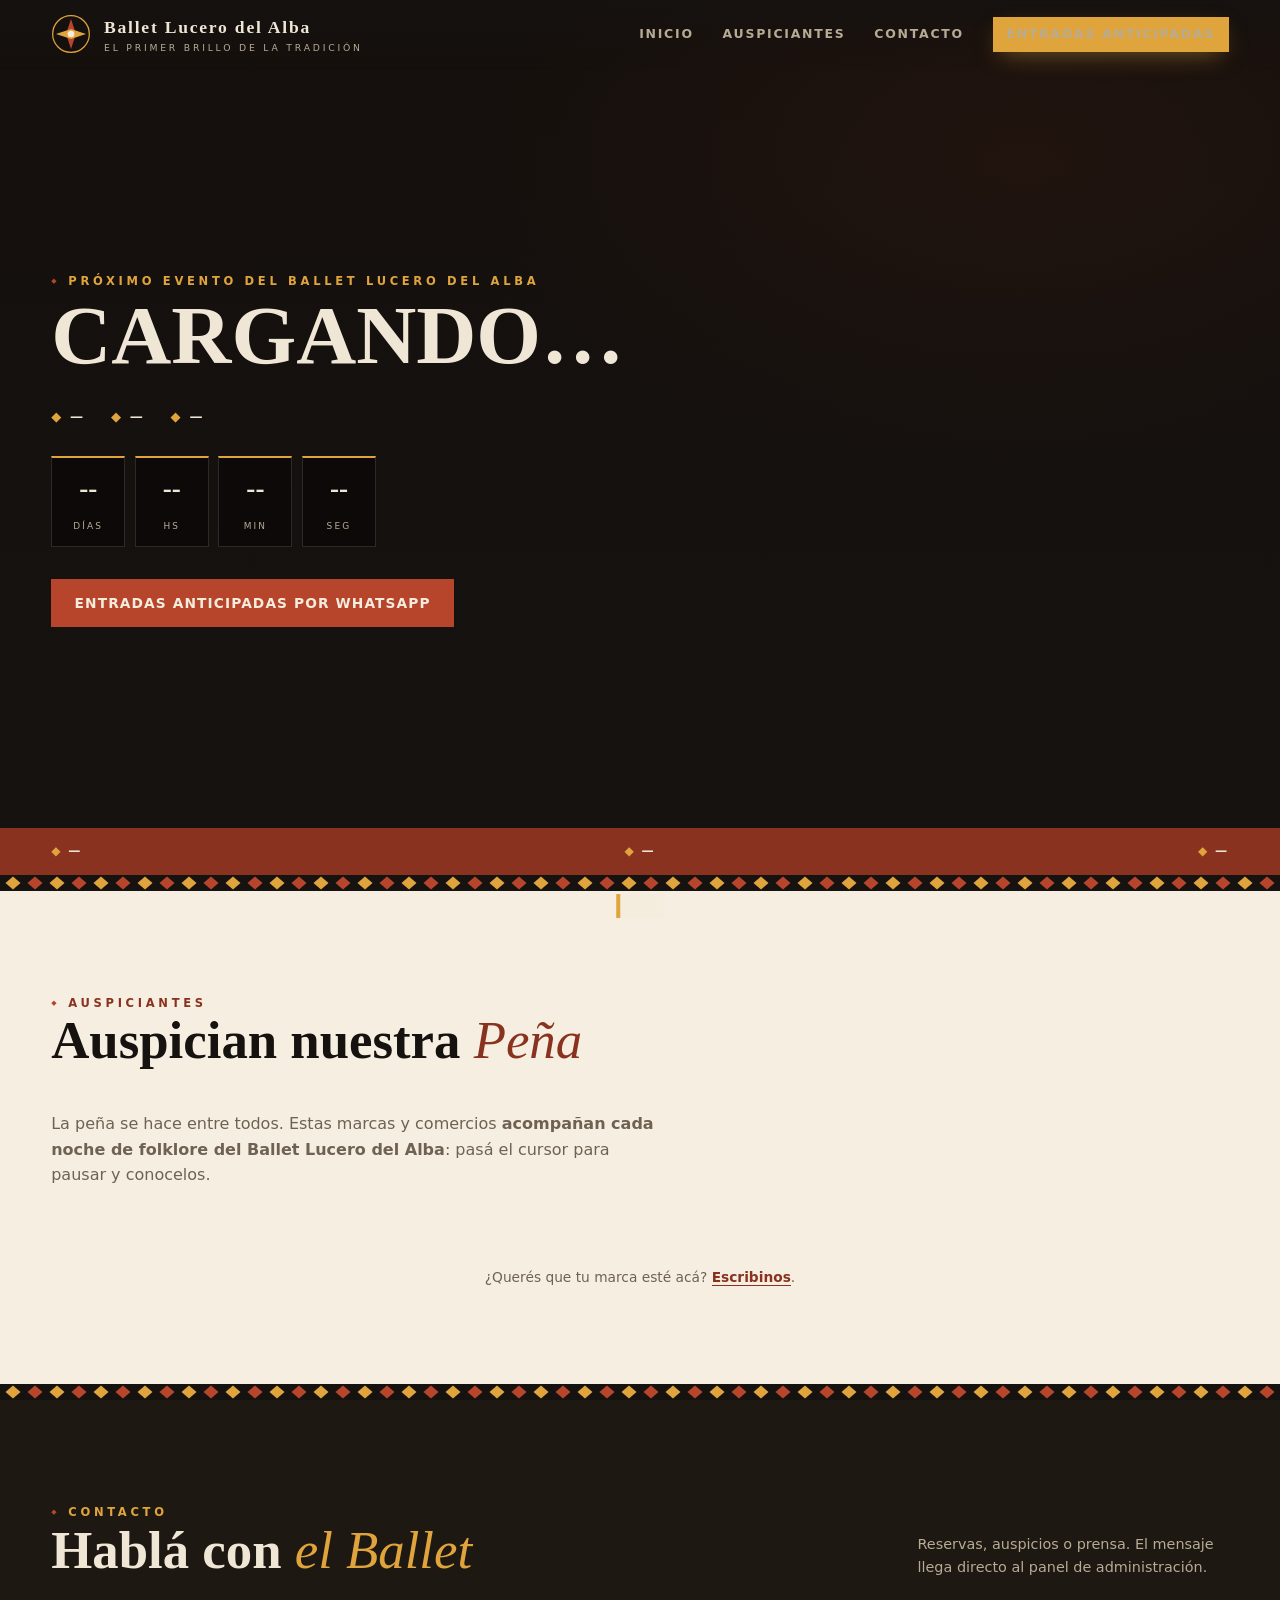
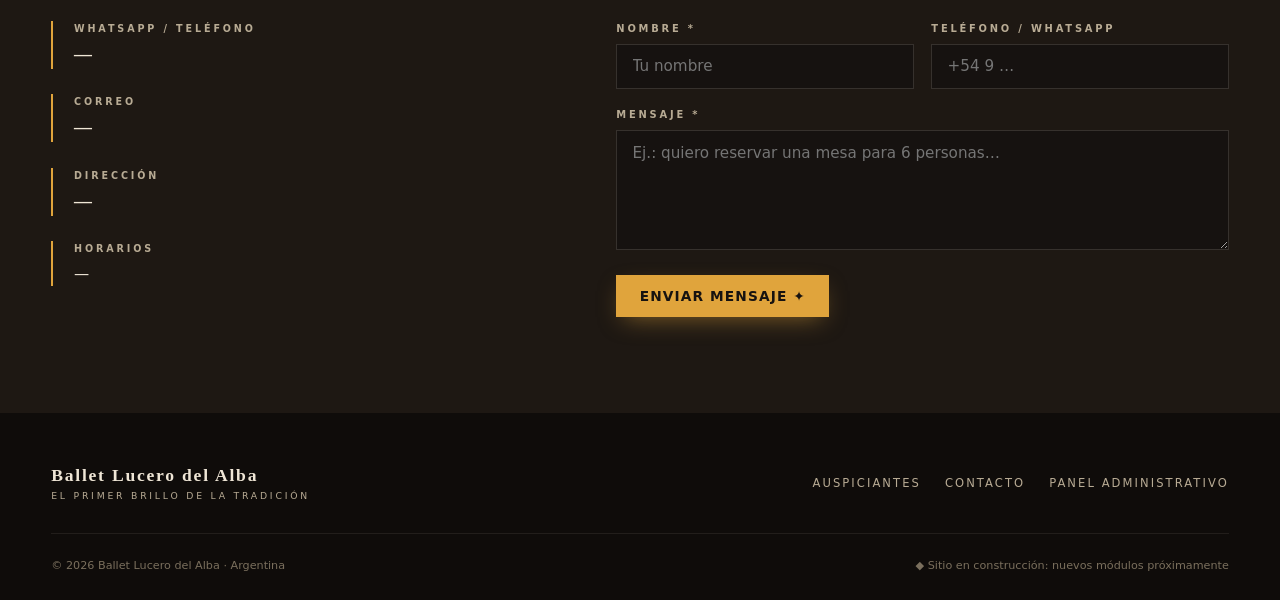
==== commit 8fc44ce2: "cambiar reservar mesa por entradas anticipadas" ====
--- a/index.html
+++ b/index.html
@@ -26,14 +26,14 @@
     </a>
     <nav class="main">
       <a href="#inicio">Inicio</a><a href="#auspiciantes">Auspiciantes</a><a href="#contacto">Contacto</a>
-      <a href="#" id="hdr-wa" class="btn btn-gold btn-sm" target="_blank" rel="noopener">Reservar mesa</a>
+      <a href="#" id="hdr-wa" class="btn btn-gold btn-sm" target="_blank" rel="noopener">Entradas Anticipadas</a>
     </nav>
     <button class="burger" id="burger" aria-label="Menú" aria-expanded="false"><span></span><span></span><span></span></button>
   </div>
 </header>
 <nav class="mnav" id="mnav" aria-label="Menú móvil">
   <a href="#inicio">Inicio</a><a href="#auspiciantes">Auspiciantes</a><a href="#contacto">Contacto</a>
-  <a href="#" id="mnav-wa" class="btn btn-gold" style="font-family:var(--body);font-size:.9rem">Reservar mesa</a>
+  <a href="#" id="mnav-wa" class="btn btn-gold" style="font-family:var(--body);font-size:.9rem">Entradas Anticipadas</a>
 </nav>
 
 <main>
@@ -50,7 +50,7 @@
         <div><b id="cd-s">--</b><small>seg</small></div>
       </div>
       <div class="hero-ctas">
-        <a href="#" id="hero-wa" class="btn btn-red" target="_blank" rel="noopener">Reservar mesa por WhatsApp</a>
+        <a href="#" id="hero-wa" class="btn btn-red" target="_blank" rel="noopener">Entradas Anticipadas por WhatsApp</a>
       </div>
     </div>
   </section>
